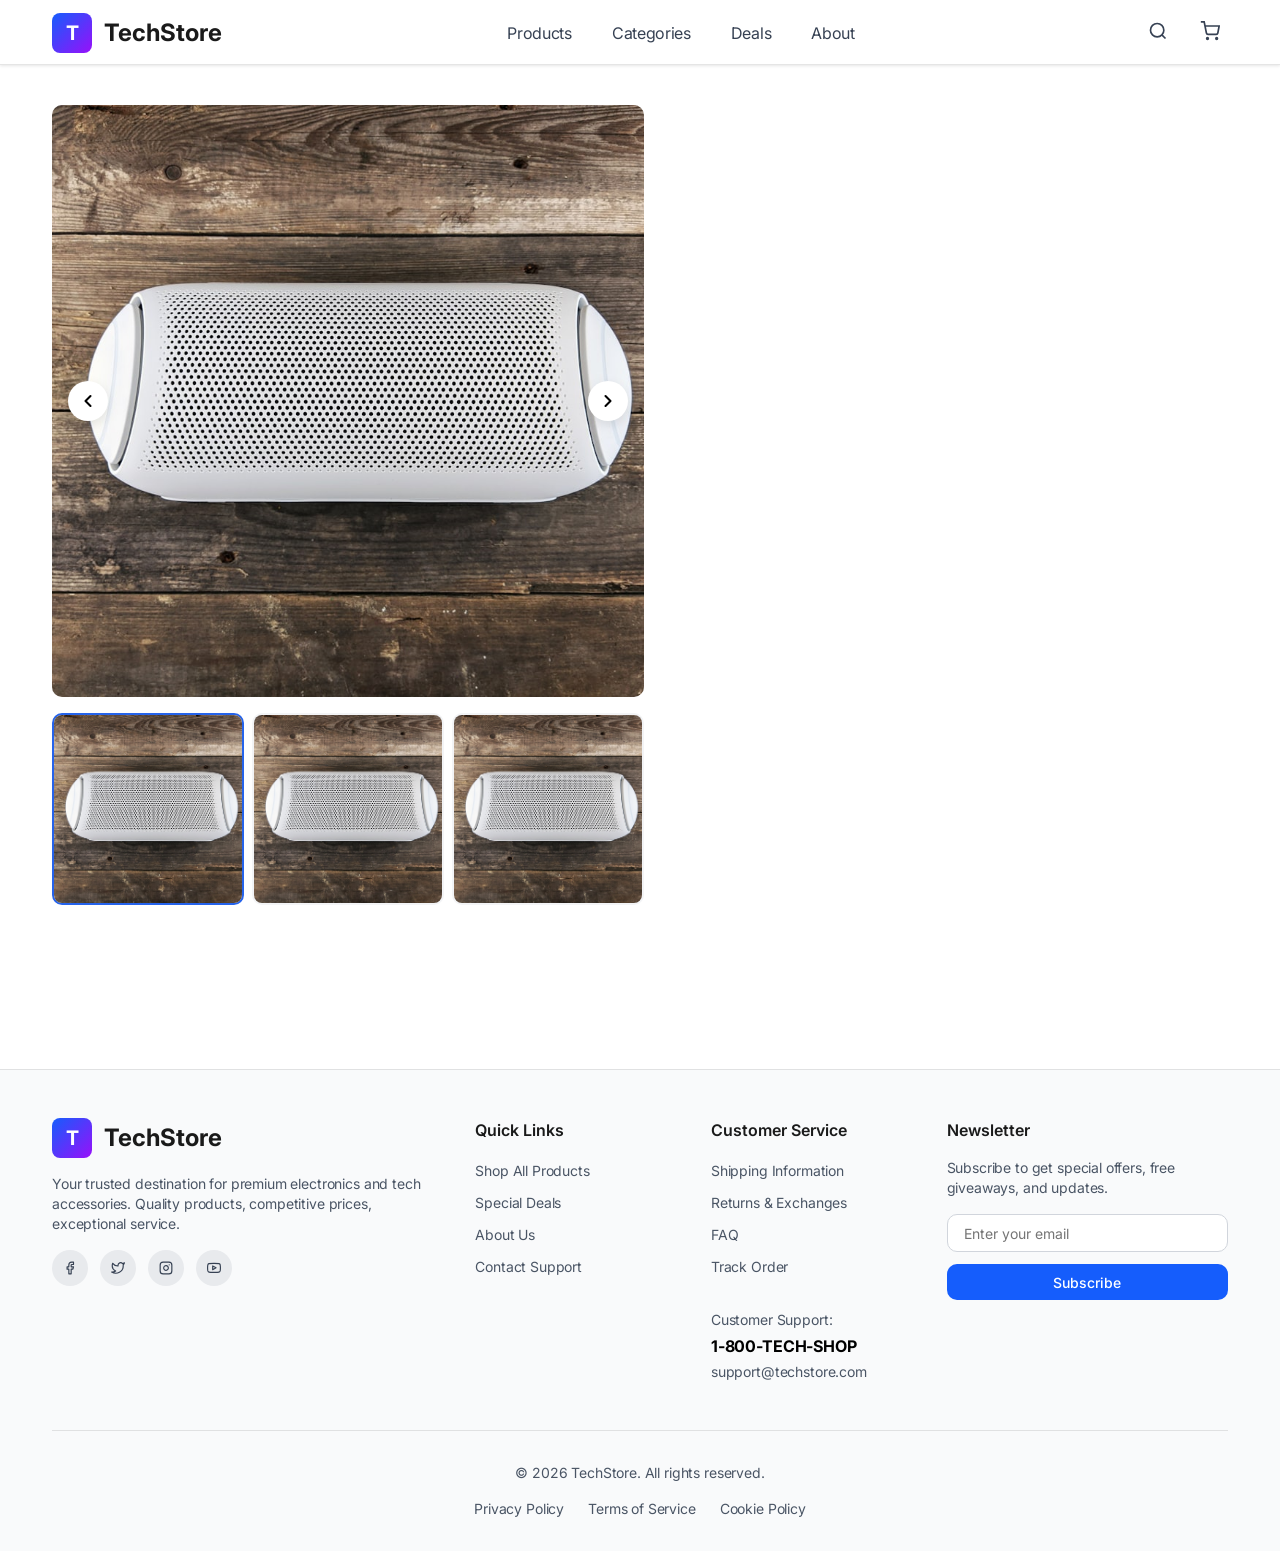
==== html/card.html @ e2ad6eaa "добавил в карточке товара галерею" ====
<!DOCTYPE html>
<html lang="ru">

<head>
    <meta charset="UTF-8">
    <meta name="viewport" content="width=device-width, initial-scale=1.0">
    <meta name="description" content="Portable Bluetooth Speaker - TechStore">
    <title>Portable Bluetooth Speaker - TechStore</title>

    <link rel="preconnect" href="https://fonts.googleapis.com">
    <link rel="preconnect" href="https://fonts.gstatic.com" crossorigin>
    <link href="https://fonts.googleapis.com/css2?family=Inter:wght@400;500;600;700&display=swap" rel="stylesheet">

    <link rel="stylesheet" href="../css/header.css">
    <link rel="stylesheet" href="../css/footer.css">
    <link rel="stylesheet" href="../css/card.css">
</head>

<body>

    <main class="product-page">
        <div class="container mx-auto px-4 lg:px-8 py-8">
            <div class="product-layout">
                <section class="product-gallery" aria-label="Product images">
                    <div class="gallery-main">
                        <img src="../img/speaker-1.jpg" alt="Portable Bluetooth Speaker - Main view"
                            class="gallery-main__img" id="main-image">

                        <button class="gallery-nav gallery-nav--prev" aria-label="Previous image">
                            <svg width="20" height="20" viewBox="0 0 24 24" fill="none" stroke="currentColor"
                                stroke-width="2.5" stroke-linecap="round" stroke-linejoin="round">
                                <polyline points="15 18 9 12 15 6"></polyline>
                            </svg>
                        </button>
                        <button class="gallery-nav gallery-nav--next" aria-label="Next image">
                            <svg width="20" height="20" viewBox="0 0 24 24" fill="none" stroke="currentColor"
                                stroke-width="2.5" stroke-linecap="round" stroke-linejoin="round">
                                <polyline points="9 18 15 12 9 6"></polyline>
                            </svg>
                        </button>
                    </div>

                    <div class="gallery-thumbs" id="thumbs-container">
                        <button class="thumb active" data-index="0">
                            <img src="../img/speaker-1.jpg" alt="Thumbnail 1">
                        </button>
                        <button class="thumb" data-index="1">
                            <img src="../img/speaker-2.jpg" alt="Thumbnail 2">
                        </button>
                        <button class="thumb" data-index="2">
                            <img src="../img/speaker-3.jpg" alt="Thumbnail 3">
                        </button>
                    </div>
                </section>

                <section class="product-info" aria-label="Product information">
                </section>
            </div>
        </div>
    </main>


    <script src="../js/header.js"></script>
    <script src="../js/footer.js"></script>
    <script src="../js/card/card.js"></script>
</body>

</html>
---- css/header.css ----
* {
    margin: 0;
    padding: 0;
    box-sizing: border-box;
}

body {
    font-family: 'Inter', -apple-system, BlinkMacSystemFont, 'Segoe UI', Roboto, sans-serif;
}

.header {
    width: 100%;
    height: 65px;
    background: #FFFFFF;
    border-bottom: 1px solid rgba(0, 0, 0, 0.1);
    box-shadow: 0px 1px 3px 0px rgba(0, 0, 0, 0.1);
    position: sticky;
    top: 0;
    z-index: 100;
}

.container {
    max-width: 1440px;
    margin: 0 auto;
    padding: 0 126.5px;
}

.header-wrapper {
    display: flex;
    align-items: center;
    justify-content: space-between;
    height: 65px;
}

.logo {
    display: flex;
    align-items: center;
    gap: 0.75rem;
    text-decoration: none;
    color: #1a1a1a;
}

.logo-icon {
    width: 40px;
    height: 40px;
    background: linear-gradient(135deg, #155DFC 0%, #9810FA 100%);
    border-radius: 8px;
    display: flex;
    align-items: center;
    justify-content: center;
    flex-shrink: 0;
}

.logo-icon span {
    color: white;
    font-weight: 700;
    font-size: 1.25rem;
}

.logo-text {
    font-size: 1.5rem;
    font-weight: 700;
    white-space: nowrap;
}

.nav-list {
    display: flex;
    list-style: none;
    gap: 2.5rem;
}

.nav-link {
    font-family: 'Inter', sans-serif;
    font-size: 16px;
    font-weight: 400;
    line-height: 24px;
    letter-spacing: -0.31px;
    color: #364153;
    text-decoration: none;
    transition: color 0.3s ease;
}

.nav-link:hover {
    color: #155DFC;
}

.header-actions {
    display: flex;
    align-items: center;
    gap: 1rem;
}

.icon-btn {
    background: none;
    border: none;
    cursor: pointer;
    padding: 0.5rem;
    color: #364153;
    transition: color 0.3s ease;
}

.icon-btn:hover {
    color: #155DFC;
}

.burger-btn {
    display: none;
    flex-direction: column;
    gap: 5px;
    background: none;
    border: none;
    cursor: pointer;
    padding: 0.5rem;
}

.burger-btn span {
    width: 24px;
    height: 2px;
    background: #364153;
}

.mobile-menu {
    display: none;
    position: fixed;
    top: 65px;
    left: 0;
    width: 100%;
    background: #fff;
    border-bottom: 1px solid rgba(0, 0, 0, 0.1);
    padding: 1rem 0;
    z-index: 99;
}

.mobile-menu.active {
    display: block;
}

.mobile-nav-list {
    list-style: none;
    display: flex;
    flex-direction: column;
}

.mobile-nav-item {
    border-bottom: 1px solid rgba(0, 0, 0, 0.05);
}

.mobile-nav-link {
    font-family: 'Inter', sans-serif;
    font-size: 16px;
    font-weight: 400;
    color: #364153;
    text-decoration: none;
    padding: 1rem 1.5rem;
    display: block;
    transition: color 0.3s ease;
}

.mobile-nav-link:hover {
    color: #155DFC;
}

body.menu-open {
    overflow: hidden;
}

@media (max-width: 1440px) {
    .container {
        padding: 0 80px;
    }
}

@media (max-width: 1024px) {
    .container {
        padding: 0 40px;
    }
    
    .nav-list {
        gap: 1.5rem;
    }
    
    .nav-link {
        font-size: 15px;
    }
}

@media (max-width: 768px) {
    .container {
        padding: 0 20px;
    }
    
    .nav {
        display: none;
    }
    
    .burger-btn {
        display: flex;
    }
    
    .mobile-menu {
        display: none;
    }
    
    .mobile-menu.active {
        display: block;
    }
    
    .logo-text {
        font-size: 1.25rem;
    }
    
    .logo-icon {
        width: 36px;
        height: 36px;
    }
    
    .logo-icon span {
        font-size: 1.1rem;
    }
    
    .header-actions {
        gap: 0.5rem;
    }
    
    .icon-btn svg {
        width: 20px;
        height: 20px;
    }
}

@media (max-width: 375px) {
    .container {
        padding: 0 15px;
    }
    
    .logo-text {
        display: none;
    }
    
    .logo-icon {
        width: 32px;
        height: 32px;
    }
    
    .logo-icon span {
        font-size: 1rem;
    }
    
    .icon-btn svg {
        width: 18px;
        height: 18px;
    }
    
    .mobile-nav-link {
        font-size: 15px;
        padding: 0.875rem 1rem;
    }
}
---- css/footer.css ----
.footer {
    background: #F9FAFB;
    border-top: 1px solid rgba(0, 0, 0, 0.1);
    padding: 3rem 0 2rem;
    margin-top: 4rem;
}

.container {
    max-width: 1440px;
    margin: 0 auto;
    padding: 0 126.5px;
}

.footer-content {
    display: grid;
    grid-template-columns: 2fr 1fr 1fr 1.5fr;
    gap: 3rem;
    margin-bottom: 3rem;
}

.footer-column {
    display: flex;
    flex-direction: column;
    gap: 1rem;
}

.footer-logo {
    display: flex;
    align-items: center;
    gap: 0.75rem;
    text-decoration: none;
    color: #1a1a1a;
}

.logo-icon {
    width: 40px;
    height: 40px;
    background: linear-gradient(135deg, #155DFC 0%, #9810FA 100%);
    border-radius: 8px;
    display: flex;
    align-items: center;
    justify-content: center;
}

.logo-icon span {
    color: white;
    font-weight: 700;
    font-size: 1.25rem;
}

.logo-text {
    font-size: 1.5rem;
    font-weight: 700;
}

.footer-description {
    font-family: 'Inter', sans-serif;
    font-weight: 400;
    font-size: 14px;
    line-height: 20px;
    letter-spacing: -0.15px;
    color: #4A5565;
    margin: 0;
}

.social-links {
    display: flex;
    gap: 0.75rem;
}

.social-link {
    width: 36px;
    height: 36px;
    border-radius: 50%;
    background: #E8EAED;  
    display: flex;
    align-items: center;
    justify-content: center;
    color: #364153;        
    transition: all 0.3s ease;
}

.social-link svg {
    width: 14px;
    height: 14px;
    stroke-width: 2;
}

.social-link:hover {
    background: #155DFC;
    color: #fff;
}

.social-link:hover svg {
    stroke: #fff;
}
.footer-title {
    font-size: 16px;
    font-weight: 600;
    color: #1a1a1a;
    margin: 0;
}

.footer-links {
    list-style: none;
    display: flex;
    flex-direction: column;
    gap: 0.5rem;
}

.footer-link {
    font-family: 'Inter', sans-serif;
    font-weight: 400;
    font-size: 14px;
    line-height: 20px;
    letter-spacing: -0.15px;
    color: #4A5565;
    text-decoration: none;
    transition: color 0.3s ease;
}

.footer-link:hover {
    color: #155DFC;
}

.footer-contact {
    margin-top: 1rem;
}

.footer-contact p {
    font-family: 'Inter', sans-serif;
    font-weight: 400;
    font-size: 14px;
    line-height: 20px;
    letter-spacing: -0.15px;
    color: #4A5565;
    margin: 0;
}

.footer-contact .footer-phone {
    font-family: 'Inter', sans-serif;
    font-weight: 700 !important;
    font-size: 16px;
    line-height: 24px;
    color: #000000 !important;
    margin: 0.25rem 0 !important;
}



.footer-email {
    font-family: 'Inter', sans-serif;
    font-weight: 400;
    font-size: 14px;
    color: #4A5565;
}

.footer-newsletter-text {
    font-family: 'Inter', sans-serif;
    font-weight: 400;
    font-size: 14px;
    line-height: 20px;
    letter-spacing: -0.15px;
    color: #4A5565;
    margin: 0;
}

.newsletter-form {
    display: flex;
    flex-direction: column;
    gap: 0.75rem;
}

.newsletter-input {
    width: 100%;
    height: 38px;
    padding: 8px 16px;
    border: 1px solid #D1D5DC;
    border-radius: 10px;
    font-size: 14px;
    font-family: 'Inter', sans-serif;
    outline: none;
    transition: border-color 0.3s ease;
}

.newsletter-input:focus {
    border-color: #155DFC;
}

.newsletter-btn {
    width: 100%;
    height: 36px;
    background: #155DFC;
    color: #fff;
    border: none;
    border-radius: 10px;
    font-size: 14px;
    font-weight: 500;
    font-family: 'Inter', sans-serif;
    cursor: pointer;
    transition: background 0.3s ease;
}

.newsletter-btn:hover {
    background: #0d4ddb;
}

.footer-bottom {
    display: flex;
    flex-direction: column;  
    align-items: center;     
    gap: 1rem;               
    padding-top: 2rem;
    border-top: 1px solid rgba(0, 0, 0, 0.1);
    text-align: center;     
}


.copyright {
    font-family: 'Inter', sans-serif;
    font-weight: 400;
    font-size: 14px;
    line-height: 20px;
    letter-spacing: -0.15px;
    color: #4A5565;
    margin: 0;
}

.footer-policies {
    display: flex;
    gap: 1.5rem;
    flex-wrap: wrap;         
    justify-content: center; 
}

.footer-policy-link {
    font-family: 'Inter', sans-serif;
    font-weight: 400;
    font-size: 14px;
    line-height: 20px;
    letter-spacing: -0.15px;
    color: #4A5565;
    text-decoration: none;
    transition: color 0.3s ease;
}

.footer-policy-link:hover {
    color: #155DFC;
}


@media (max-width: 1024px) {
    .container {
        padding: 0 60px;
    }
    
    .footer-content {
        grid-template-columns: 1fr 1fr;
    }
}

@media (max-width: 768px) {
    .container {
        padding: 0 50px;
    }
    
    .footer-content {
        grid-template-columns: 1fr;
        gap: 2rem;
    }
    
    .footer-bottom {
        flex-direction: column;
        gap: 1rem;
        text-align: center;
    }
    
    .footer-policies {
        flex-wrap: wrap;
        justify-content: center;
    }
}

@media (max-width: 375px) {
    .container {
        padding: 0 45px;
    }
    
    .logo-text {
        font-size: 1.25rem;
    }
}
---- css/card.css ----
* {
    margin: 0;
    padding: 0;
    box-sizing: border-box;
}

body {
    font-family: 'Inter', -apple-system, BlinkMacSystemFont, 'Segoe UI', Roboto, sans-serif;
    line-height: 1.5;
    color: #1a1a1a;
    background-color: #ffffff;
}

.container {
    width: 100%;
    max-width: 1216px;
    margin: 0 auto;
    padding: 0 20px;
    box-sizing: border-box;
}


.product-page {
    padding: 40px 0;
}

.product-layout {
    display: grid;
    gap: 32px;
    margin-bottom: 60px;
}

@media (min-width: 1024px) {
    .product-layout {
        grid-template-columns: 1fr 1fr;
        gap: 32px;
    }
}

@media (min-width: 1024px) {
    .product-layout {
        grid-template-columns: 1fr 1fr;
    }
}



.product-gallery {
    display: flex;
    flex-direction: column;
    gap: 16px;
    width: 100%;
}

.gallery-main {
    position: relative;
    width: 100%;
    max-width: 592px;
    aspect-ratio: 1 / 1;
    border-radius: 10px;
    overflow: hidden;
    background-color: #F3F4F6;
}

.gallery-main__img {
    width: 100%;
    height: 100%;
    object-fit: cover;
    display: block;
}

.gallery-nav {
    position: absolute;
    top: 50%;
    transform: translateY(-50%);
    width: 40px;
    height: 40px;
    border-radius: 50%;
    background-color: #ffffff;
    border: none;
    cursor: pointer;
    box-shadow: 0 4px 12px rgba(0, 0, 0, 0.1);
    z-index: 2;
    display: flex;
    align-items: center;
    justify-content: center;
}

.gallery-nav:hover {
    background-color: #f9fafb;
}

.gallery-nav--prev {
    left: 16px;
}

.gallery-nav--next {
    right: 16px;
}


.gallery-nav:active {
    transform: translateY(-50%) scale(0.95) !important;
}

.gallery-thumbs {
    display: flex;
    gap: 8px;
    width: 100%;
    max-width: 592px;
    height: 192px;
}

.thumb {
    flex: 1;
    height: 100%;
    border-radius: 10px;
    overflow: hidden;
    border: 2px solid transparent;
    cursor: pointer;
    background-color: #F3F4F6;
}

.thumb img {
    width: 100%;
    height: 100%;
    object-fit: cover;
    display: block;
}

.thumb.active {
    border-color: #2563EB;
}

.thumb:hover:not(.active) {
    opacity: 0.8;
}


@media (max-width: 1023px) {

    .gallery-main {
        max-width: 100%;
    }

    .gallery-thumbs {
        max-width: 100%;
        height: auto;
    }

    .thumb {
        aspect-ratio: 1/1;
    }
}

@media (min-width: 1024px) {
    .container {
        padding: 0 20px;
    }

    .product-layout {
        grid-template-columns: 1fr 1fr;
        gap: 32px;
    }

    .gallery-main {
        width: 592px;
        max-width: 592px;
    }

    .gallery-thumbs {
        width: 592px;
        max-width: 592px;
    }
}
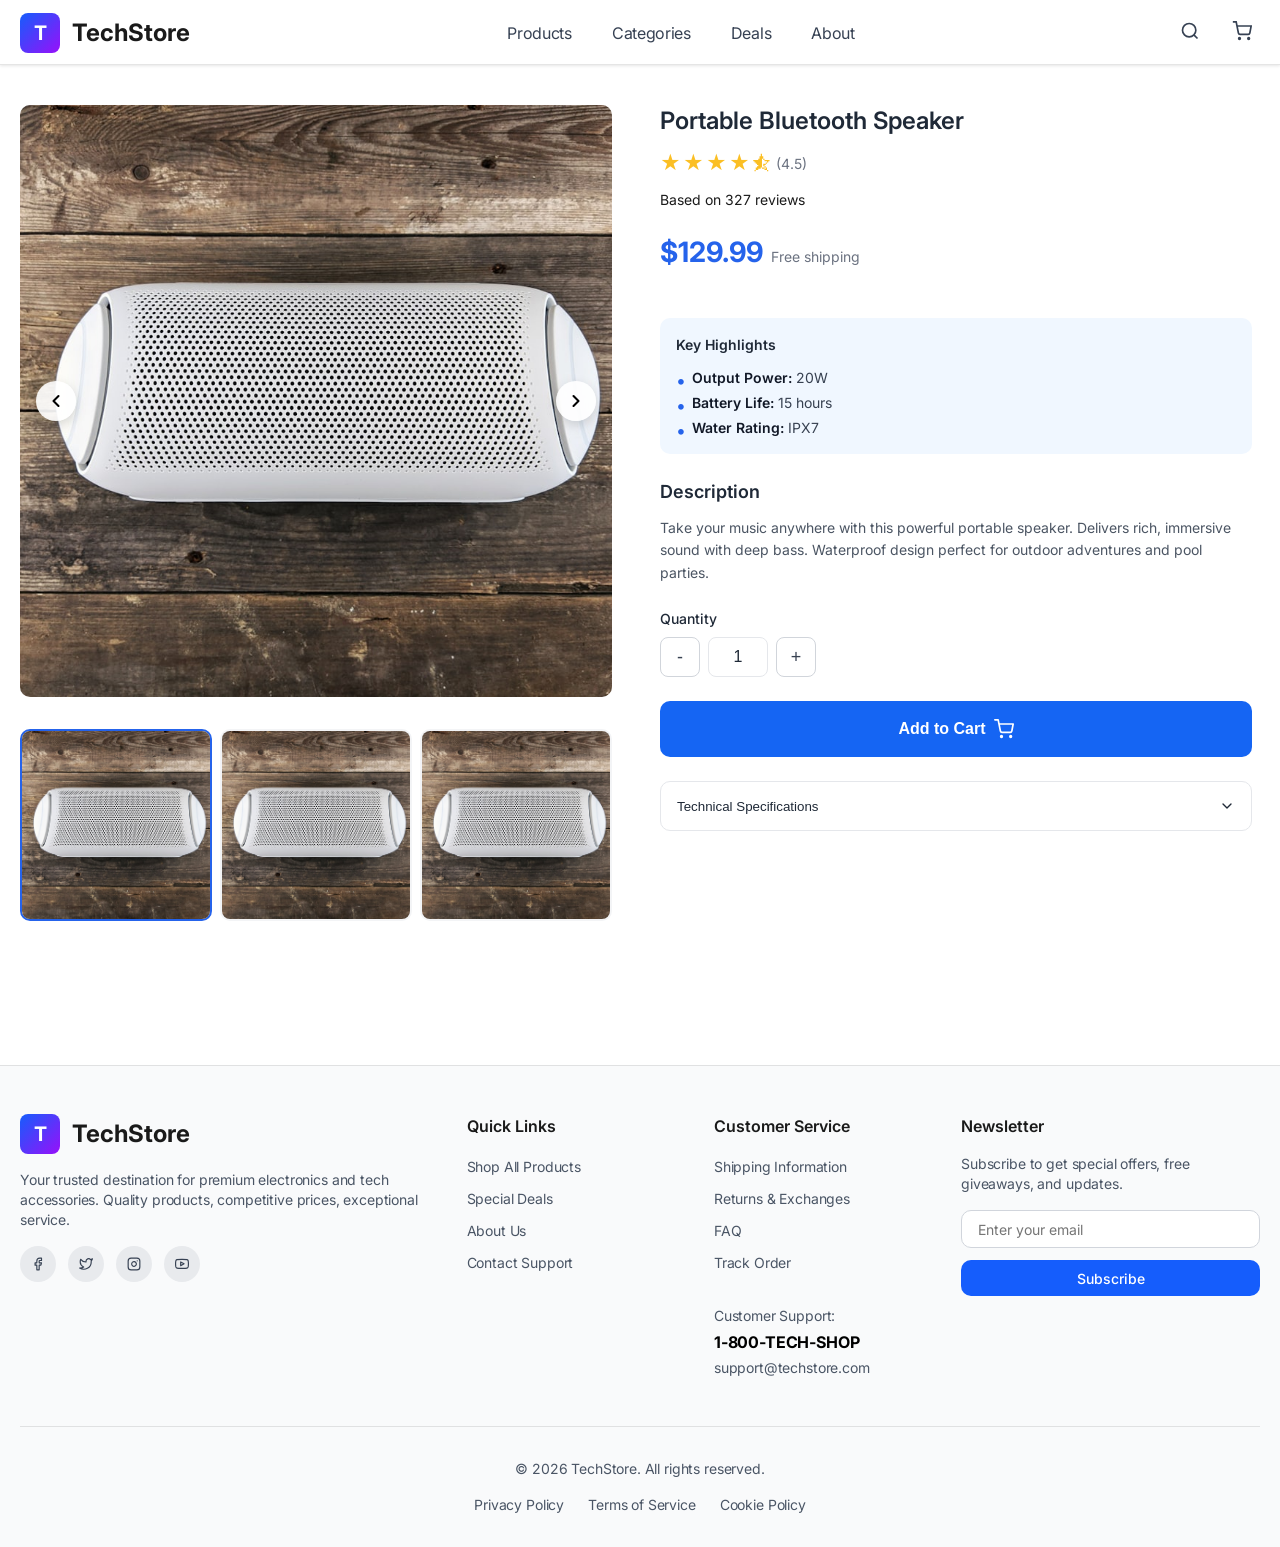
==== commit 1b1074cf: "добавлен информационный блок в карточке товара" ====
--- a/html/card.html
+++ b/html/card.html
@@ -53,7 +53,63 @@
                     </div>
                 </section>
 
-                <section class="product-info" aria-label="Product information">
+                <section class="product-info">
+                    <div class="info-block info-block--top">
+                        <h1 class="product-title" id="product-title"></h1>
+
+                        <div class="product-rating">
+                            <div class="stars" id="rating-stars"></div>
+                            <span class="rating-score" id="rating-score"></span>
+                        </div>
+                        <span class="rating-reviews" id="rating-reviews"></span>
+
+                        <div class="product-price-row">
+                            <span class="price-value" id="product-price"></span>
+                            <span class="shipping-text" id="shipping-text"></span>
+                        </div>
+                    </div>
+
+                    <div class="info-block info-block--highlights">
+                        <h3 class="highlights-title">Key Highlights</h3>
+                        <ul class="highlights-list" id="highlights-list">
+                        </ul>
+                    </div>
+
+                    <div class="info-block info-block--description">
+                        <h3 class="description-title">Description</h3>
+                        <p class="description-text" id="description-text">Loading...</p>
+                    </div>
+
+                    <div class="info-block info-block--quantity">
+                        <label class="quantity-label">Quantity</label>
+                        <div class="quantity-controls">
+                            <button class="qty-btn qty-btn--minus" aria-label="Decrease">-</button>
+                            <input type="text" class="qty-input" value="1" readonly>
+                            <button class="qty-btn qty-btn--plus" aria-label="Increase">+</button>
+                        </div>
+                    </div>
+
+                    <button class="btn btn--add-to-cart" id="add-to-cart-btn" data-id="">
+                        <span class="btn-text">Add to Cart</span>
+                        <svg class="btn-icon" width="20" height="20" viewBox="0 0 24 24" fill="none"
+                            stroke="currentColor" stroke-width="2" stroke-linecap="round" stroke-linejoin="round">
+                            <circle cx="9" cy="21" r="1" />
+                            <circle cx="20" cy="21" r="1" />
+                            <path d="M1 1h4l2.68 13.39a2 2 0 0 0 2 1.61h9.72a2 2 0 0 0 2-1.61L23 6H6" />
+                        </svg>
+                    </button>
+
+                    <div class="accordion" id="specs-accordion">
+                        <button class="accordion-toggle">
+                            <span>Technical Specifications</span>
+                            <svg class="accordion-icon" width="16" height="16" viewBox="0 0 24 24" fill="none"
+                                stroke="currentColor" stroke-width="2" stroke-linecap="round" stroke-linejoin="round">
+                                <polyline points="6 9 12 15 18 9" />
+                            </svg>
+                        </button>
+                        <div class="accordion-content" id="specs-content">
+                        </div>
+                    </div>
                 </section>
             </div>
         </div>
--- a/css/card.css
+++ b/css/card.css
@@ -1,4 +1,3 @@
-
 * {
     margin: 0;
     padding: 0;
@@ -12,38 +11,25 @@
     background-color: #ffffff;
 }
 
+
 .container {
     width: 100%;
-    max-width: 1216px;
+    max-width: 1280px;
     margin: 0 auto;
     padding: 0 20px;
-    box-sizing: border-box;
-}
-
+}
 
 .product-page {
-    padding: 40px 0;
+    padding-top: 40px;
+    padding-bottom: 80px;
 }
 
 .product-layout {
     display: grid;
+    grid-template-columns: 1fr;
     gap: 32px;
-    margin-bottom: 60px;
-}
-
-@media (min-width: 1024px) {
-    .product-layout {
-        grid-template-columns: 1fr 1fr;
-        gap: 32px;
-    }
-}
-
-@media (min-width: 1024px) {
-    .product-layout {
-        grid-template-columns: 1fr 1fr;
-    }
-}
-
+    width: 100%;
+}
 
 
 .product-gallery {
@@ -56,11 +42,10 @@
 .gallery-main {
     position: relative;
     width: 100%;
-    max-width: 592px;
     aspect-ratio: 1 / 1;
     border-radius: 10px;
     overflow: hidden;
-    background-color: #F3F4F6;
+    background-color: #f3f4f6;
 }
 
 .gallery-main__img {
@@ -68,6 +53,39 @@
     height: 100%;
     object-fit: cover;
     display: block;
+}
+
+.gallery-thumbs {
+    display: flex;
+    gap: 8px;
+    width: 100%;
+    margin-top: 16px;
+}
+
+.thumb {
+    flex: 1;
+    aspect-ratio: 1 / 1;
+    border-radius: 10px;
+    overflow: hidden;
+    border: 2px solid transparent;
+    cursor: pointer;
+    background-color: #f3f4f6;
+    transition: opacity 0.2s ease, border-color 0.2s ease;
+}
+
+.thumb img {
+    width: 100%;
+    height: 100%;
+    object-fit: cover;
+    display: block;
+}
+
+.thumb.active {
+    border-color: #2563EB;
+}
+
+.thumb:hover:not(.active) {
+    opacity: 0.8;
 }
 
 .gallery-nav {
@@ -77,18 +95,25 @@
     width: 40px;
     height: 40px;
     border-radius: 50%;
-    background-color: #ffffff;
+    background-color: rgba(255, 255, 255, 0.9);
     border: none;
     cursor: pointer;
-    box-shadow: 0 4px 12px rgba(0, 0, 0, 0.1);
-    z-index: 2;
+    box-shadow: 0 4px 12px rgba(0, 0, 0, 0.15);
+    z-index: 10;
     display: flex;
     align-items: center;
     justify-content: center;
+    transition: all 0.2s ease;
 }
 
 .gallery-nav:hover {
-    background-color: #f9fafb;
+    background-color: #ffffff;
+    transform: translateY(-50%) scale(1.05);
+    box-shadow: 0 6px 16px rgba(0, 0, 0, 0.2);
+}
+
+.gallery-nav:active {
+    transform: translateY(-50%) scale(0.95);
 }
 
 .gallery-nav--prev {
@@ -100,77 +125,353 @@
 }
 
 
-.gallery-nav:active {
-    transform: translateY(-50%) scale(0.95) !important;
-}
-
-.gallery-thumbs {
-    display: flex;
-    gap: 8px;
+.product-info {
+    display: flex;
+    flex-direction: column;
+    gap: 24px;
+    width: 100%;
+}
+
+.info-block--top {
+    display: flex;
+    flex-direction: column;
+    gap: 12px;
+}
+
+
+.product-title {
     width: 100%;
     max-width: 592px;
-    height: 192px;
-}
-
-.thumb {
-    flex: 1;
-    height: 100%;
+    height: auto;
+    min-height: 36px;
+
+    font-size: 24px;
+    font-weight: 600;
+    line-height: 1.3;
+    color: #1F2937;
+    margin: 0;
+    padding: 0;
+
+
+}
+
+.product-rating {
+    display: flex;
+    align-items: center;
+    gap: 2px;
+    height: 20px;
+}
+
+.stars {
+    color: #FBBF24;
+    font-size: 20px;
+    line-height: 1;
+    letter-spacing: 2px;
+}
+
+.rating-score {
+    font-size: 14px;
+    font-weight: 400;
+    color: #6B7280;
+}
+
+.rating-reviews {
+    display: block;
+    font-size: 14px;
+    font-weight: 400;
+    margin-top: 4px;
+}
+
+.product-price-row {
+    display: flex;
+    align-items: baseline;
+    gap: 8px;
+    margin-top: 12px;
+}
+
+.price-value {
+    font-size: 28px;
+    font-weight: 700;
+    line-height: 1.2;
+    color: #2563EB;
+}
+
+.shipping-text {
+    font-size: 14px;
+    font-weight: 400;
+    color: #6B7280;
+}
+
+.product-price-row {
+    margin-top: 12px;
+}
+
+.price-value {
+    font-size: 28px;
+    font-weight: 700;
+    line-height: 36px;
+    color: #2563EB;
+}
+
+.info-block--highlights {
+    display: flex;
+    flex-direction: column;
+    gap: 8px;
+    padding: 16px;
     border-radius: 10px;
-    overflow: hidden;
-    border: 2px solid transparent;
+    background-color: #F0F7FF;
+    margin-top: 24px;
+}
+
+.highlights-title {
+    font-size: 14px;
+    font-weight: 600;
+    color: #1F2937;
+    margin: 0 0 4px 0;
+}
+
+.highlights-list {
+    list-style: none;
+    padding: 0;
+    margin: 0;
+    display: flex;
+    flex-direction: column;
+    gap: 4px;
+}
+
+.highlights-list li {
+    font-size: 14px;
+    color: #374151;
+    padding-left: 16px;
+    position: relative;
+    line-height: 1.5;
+}
+
+.highlights-list li::before {
+    content: '•';
+    position: absolute;
+    left: 0;
+    top: 0;
+    color: #2563EB;
+    font-size: 18px;
+    line-height: 1.5;
+}
+
+.highlights-list li strong {
+    font-weight: 600;
+    color: #111827;
+}
+
+.highlight-label {
+    font-weight: 600;
+    color: #1F2937;
+}
+
+.info-block--description {
+    display: flex;
+    flex-direction: column;
+    gap: 12px;
+}
+
+.description-title {
+    font-size: 18px;
+    font-weight: 600;
+    color: #1F2937;
+}
+
+.description-text {
+    font-size: 14px;
+    font-weight: 400;
+    line-height: 1.6;
+    color: #4B5563;
+}
+
+.info-block--quantity {
+    display: flex;
+    flex-direction: column;
+    gap: 8px;
+}
+
+.quantity-label {
+    font-size: 14px;
+    font-weight: 500;
+    color: #1F2937;
+}
+
+.quantity-controls {
+    display: flex;
+    align-items: center;
+    gap: 8px;
+}
+
+.qty-btn {
+    width: 40px;
+    height: 40px;
+    border: 1px solid #D1D5DB;
+    background-color: #FFFFFF;
+    border-radius: 8px;
     cursor: pointer;
+    font-size: 18px;
+    font-weight: 500;
+    color: #374151;
+    transition: all 0.2s ease;
+    display: flex;
+    align-items: center;
+    justify-content: center;
+}
+
+.qty-btn:hover {
+    background-color: #F9FAFB;
+    border-color: #9CA3AF;
+}
+
+.qty-btn:active {
     background-color: #F3F4F6;
-}
-
-.thumb img {
-    width: 100%;
-    height: 100%;
-    object-fit: cover;
+    transform: scale(0.95);
+}
+
+.qty-input {
+    width: 60px;
+    height: 40px;
+    border: 1px solid #E5E7EB;
+    border-radius: 8px;
+    text-align: center;
+    font-size: 16px;
+    font-weight: 500;
+    color: #1F2937;
+    background-color: #FFFFFF;
+}
+
+.btn--add-to-cart {
+    width: 100%;
+    height: 56px;
+    background-color: #1565F3;
+    border: none;
+    border-radius: 10px;
+    color: #FFFFFF;
+    font-size: 16px;
+    font-weight: 600;
+    cursor: pointer;
+    display: flex;
+    align-items: center;
+    justify-content: center;
+    gap: 8px;
+    transition: all 0.2s ease;
+}
+
+.btn--add-to-cart:hover {
+    background-color: #1E40AF;
+    transform: translateY(-2px);
+    box-shadow: 0 4px 12px rgba(21, 101, 243, 0.3);
+}
+
+.btn--add-to-cart:active {
+    transform: translateY(0);
+    box-shadow: 0 2px 6px rgba(21, 101, 243, 0.2);
+}
+
+.btn-icon {
+    width: 20px;
+    height: 20px;
+}
+
+.accordion {
+    border: 1px solid #E5E7EB;
+    border-radius: 10px;
+}
+
+.accordion-toggle {
+    width: 100%;
+    padding: 16px;
+    background: none;
+    border: none;
+    text-align: left;
+    font-weight: 500;
+    cursor: pointer;
+    display: flex;
+    justify-content: space-between;
+    align-items: center;
+    color: #1F2937;
+    transition: background-color 0.2s ease;
+}
+
+.accordion-toggle:hover {
+    background-color: #F9FAFB;
+}
+
+.accordion-content {
+    display: none;
+    padding: 0 16px 16px;
+}
+
+.accordion.open .accordion-content {
     display: block;
 }
 
-.thumb.active {
-    border-color: #2563EB;
-}
-
-.thumb:hover:not(.active) {
-    opacity: 0.8;
-}
-
-
-@media (max-width: 1023px) {
-
-    .gallery-main {
+.accordion.open .accordion-icon {
+    transform: rotate(180deg);
+}
+
+
+@media (min-width: 526px) and (max-width: 1023px) {
+    .container {
+        padding: 0 32px;
+    }
+
+    .product-layout {
+        gap: 32px;
+    }
+
+    .product-gallery {
         max-width: 100%;
-    }
-
-    .gallery-thumbs {
-        max-width: 100%;
-        height: auto;
-    }
-
-    .thumb {
-        aspect-ratio: 1/1;
+        justify-self: center;
     }
 }
 
 @media (min-width: 1024px) {
-    .container {
-        padding: 0 20px;
-    }
-
     .product-layout {
         grid-template-columns: 1fr 1fr;
-        gap: 32px;
-    }
-
-    .gallery-main {
-        width: 592px;
+        gap: 40px;
+        align-items: start;
+    }
+
+    .product-gallery,
+    .product-info {
         max-width: 592px;
     }
-
+}
+
+@media (max-width: 525px) {
+
+    html,
+    body {
+        overflow-x: hidden;
+    }
+
+    .container {
+        padding: 0 16px;
+    }
+
+    .product-page {
+        padding-top: 20px;
+        padding-bottom: 40px;
+    }
+
+    .product-layout {
+        gap: 24px;
+    }
+
+    .product-gallery,
+    .gallery-main,
     .gallery-thumbs {
-        width: 592px;
-        max-width: 592px;
+        max-width: none;
+    }
+
+    .gallery-nav--prev {
+        left: 8px;
+    }
+
+    .gallery-nav--next {
+        right: 8px;
     }
 }
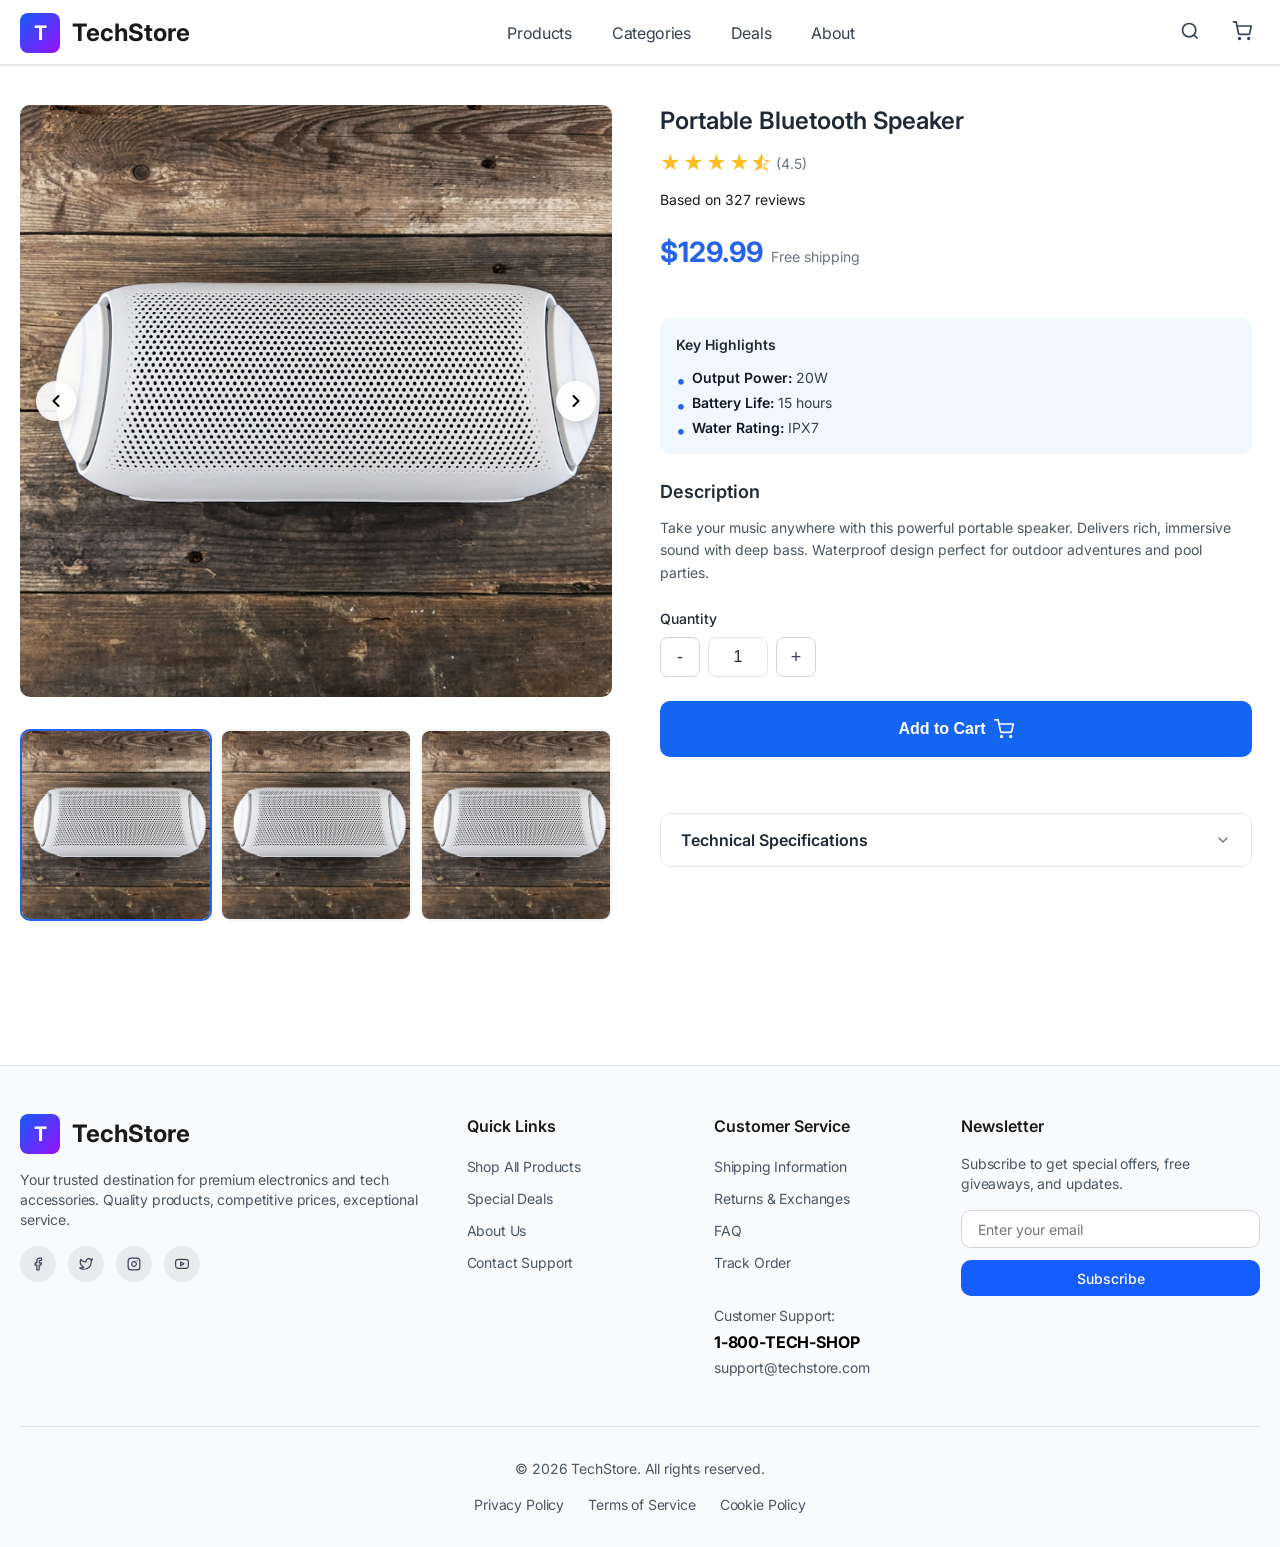
==== commit abc789be: "добавлен аккордеон с анимацией в карточке товара" ====
--- a/html/card.html
+++ b/html/card.html
@@ -99,17 +99,7 @@
                         </svg>
                     </button>
 
-                    <div class="accordion" id="specs-accordion">
-                        <button class="accordion-toggle">
-                            <span>Technical Specifications</span>
-                            <svg class="accordion-icon" width="16" height="16" viewBox="0 0 24 24" fill="none"
-                                stroke="currentColor" stroke-width="2" stroke-linecap="round" stroke-linejoin="round">
-                                <polyline points="6 9 12 15 18 9" />
-                            </svg>
-                        </button>
-                        <div class="accordion-content" id="specs-content">
-                        </div>
-                    </div>
+                    <div id="specs-container"></div>
                 </section>
             </div>
         </div>
--- a/css/card.css
+++ b/css/card.css
@@ -375,41 +375,74 @@
     height: 20px;
 }
 
-.accordion {
+
+.specs-accordion {
     border: 1px solid #E5E7EB;
     border-radius: 10px;
-}
-
-.accordion-toggle {
-    width: 100%;
-    padding: 16px;
-    background: none;
+    overflow: hidden;
+    margin-top: 32px;
+    background-color: #fff;
+}
+
+.accordion-trigger {
+    width: 100%;
+    padding: 16px 20px;
+    background-color: #fff;
     border: none;
-    text-align: left;
-    font-weight: 500;
-    cursor: pointer;
     display: flex;
     justify-content: space-between;
     align-items: center;
-    color: #1F2937;
-    transition: background-color 0.2s ease;
-}
-
-.accordion-toggle:hover {
+    cursor: pointer;
+    font-family: 'Inter', sans-serif;
+    font-size: 16px;
+    font-weight: 600;
+    color: #1F2937;
+    transition: background-color 0.2s;
+}
+
+.accordion-trigger:hover {
     background-color: #F9FAFB;
 }
 
+.accordion-chevron {
+    width: 16px;
+    height: 16px;
+    stroke: #6B7280;
+    transition: transform 0.3s ease; 
+}
+
 .accordion-content {
-    display: none;
-    padding: 0 16px 16px;
-}
-
-.accordion.open .accordion-content {
-    display: block;
-}
-
-.accordion.open .accordion-icon {
+    max-height: 0;
+    overflow: hidden;
+    transition: max-height 0.4s ease-out; 
+    background-color: #fff;
+}
+
+.specs-accordion.is-open .accordion-chevron {
     transform: rotate(180deg);
+}
+
+.spec-row {
+    display: flex;
+    justify-content: space-between;
+    padding: 12px 20px;
+    border-bottom: 1px solid #E5E7EB;
+    font-size: 14px;
+}
+
+.spec-row:last-child {
+    border-bottom: none;
+}
+
+.spec-key {
+    color: #6B7280;
+    font-weight: 500;
+}
+
+.spec-value {
+    color: #1F2937;
+    font-weight: 500;
+    text-align: right;
 }
 
 
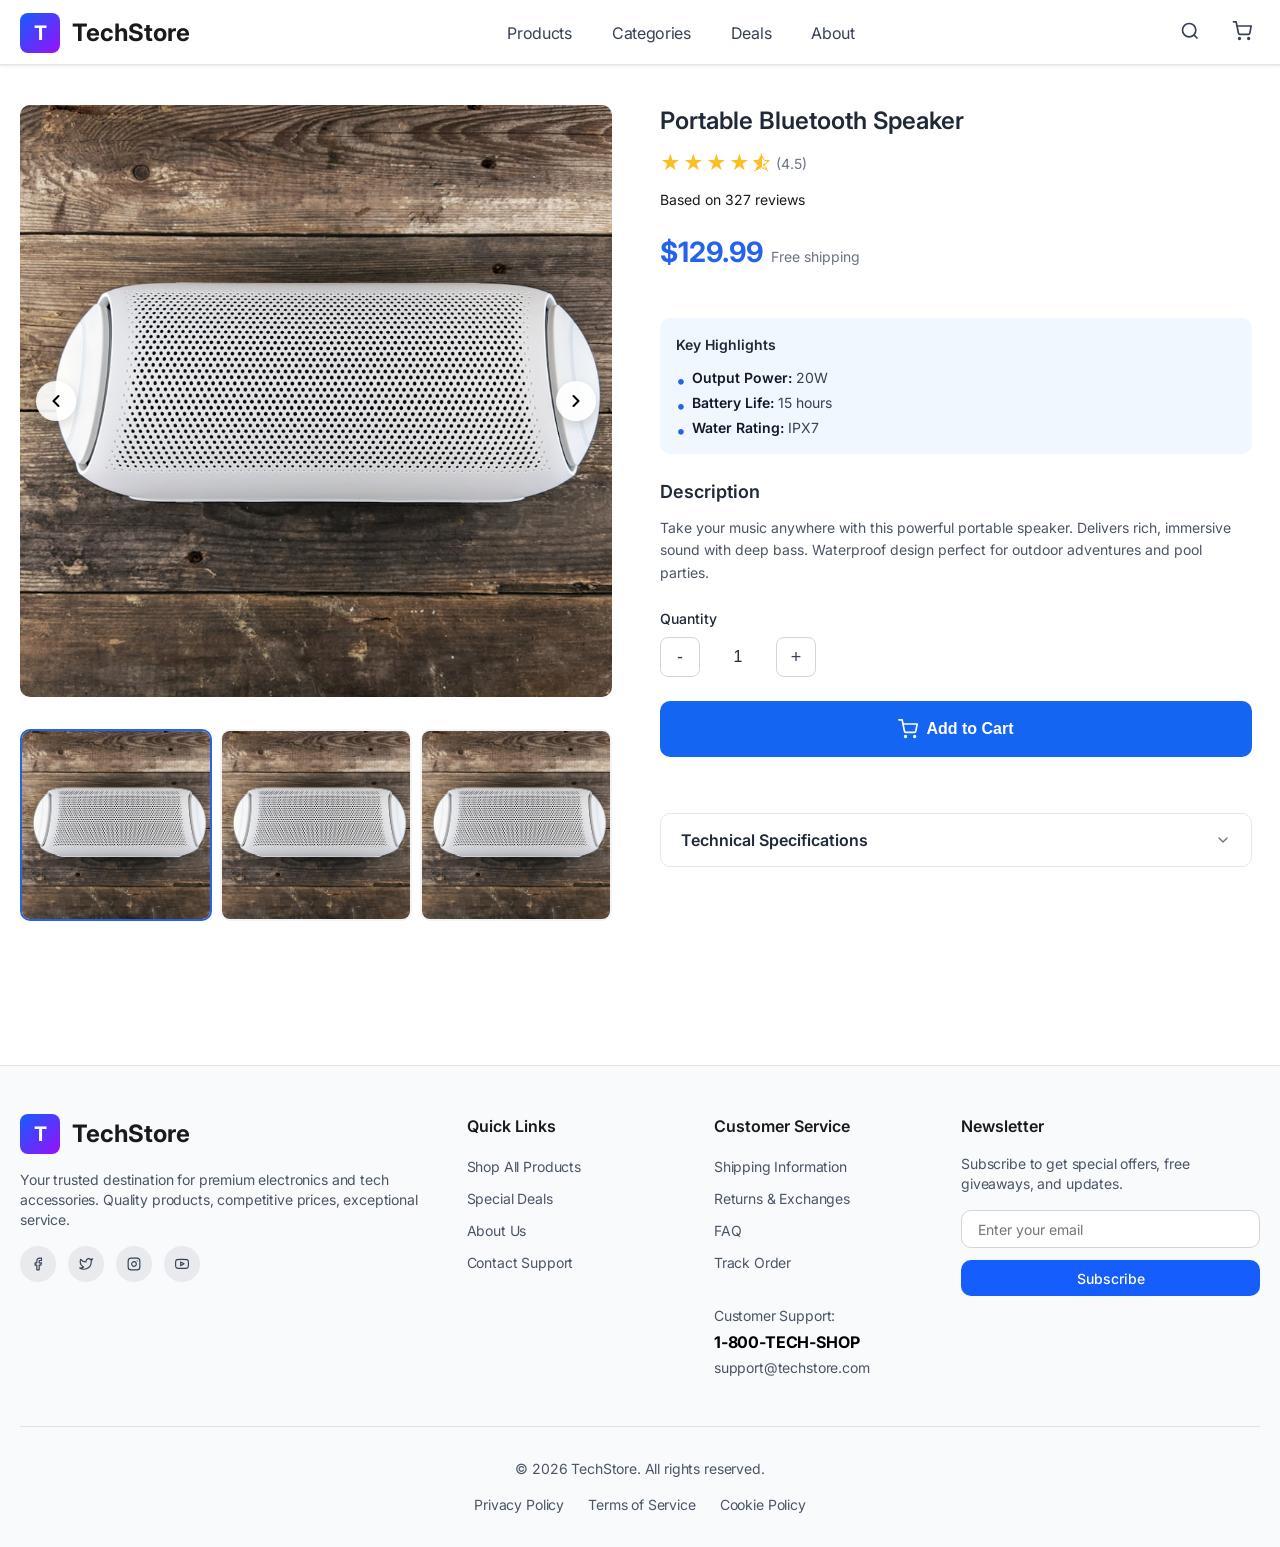
==== commit 1d2bf150: "изменил поведение кнопки {Add to cart} и косметические правки" ====
--- a/html/card.html
+++ b/html/card.html
@@ -90,13 +90,13 @@
                     </div>
 
                     <button class="btn btn--add-to-cart" id="add-to-cart-btn" data-id="">
-                        <span class="btn-text">Add to Cart</span>
                         <svg class="btn-icon" width="20" height="20" viewBox="0 0 24 24" fill="none"
                             stroke="currentColor" stroke-width="2" stroke-linecap="round" stroke-linejoin="round">
                             <circle cx="9" cy="21" r="1" />
                             <circle cx="20" cy="21" r="1" />
                             <path d="M1 1h4l2.68 13.39a2 2 0 0 0 2 1.61h9.72a2 2 0 0 0 2-1.61L23 6H6" />
                         </svg>
+                        <span class="btn-text">Add to Cart</span>
                     </button>
 
                     <div id="specs-container"></div>
--- a/css/card.css
+++ b/css/card.css
@@ -333,7 +333,7 @@
 .qty-input {
     width: 60px;
     height: 40px;
-    border: 1px solid #E5E7EB;
+    border: 0px #E5E7EB;
     border-radius: 8px;
     text-align: center;
     font-size: 16px;
@@ -341,6 +341,8 @@
     color: #1F2937;
     background-color: #FFFFFF;
 }
+
+
 
 .btn--add-to-cart {
     width: 100%;
@@ -356,23 +358,21 @@
     align-items: center;
     justify-content: center;
     gap: 8px;
-    transition: all 0.2s ease;
+    transition: background-color 0.2s ease;
 }
 
 .btn--add-to-cart:hover {
-    background-color: #1E40AF;
-    transform: translateY(-2px);
-    box-shadow: 0 4px 12px rgba(21, 101, 243, 0.3);
+    background-color: #0E4FD6;
 }
 
 .btn--add-to-cart:active {
-    transform: translateY(0);
-    box-shadow: 0 2px 6px rgba(21, 101, 243, 0.2);
+    background-color: #0E4FD6;
 }
 
 .btn-icon {
     width: 20px;
     height: 20px;
+    flex-shrink: 0;
 }
 
 
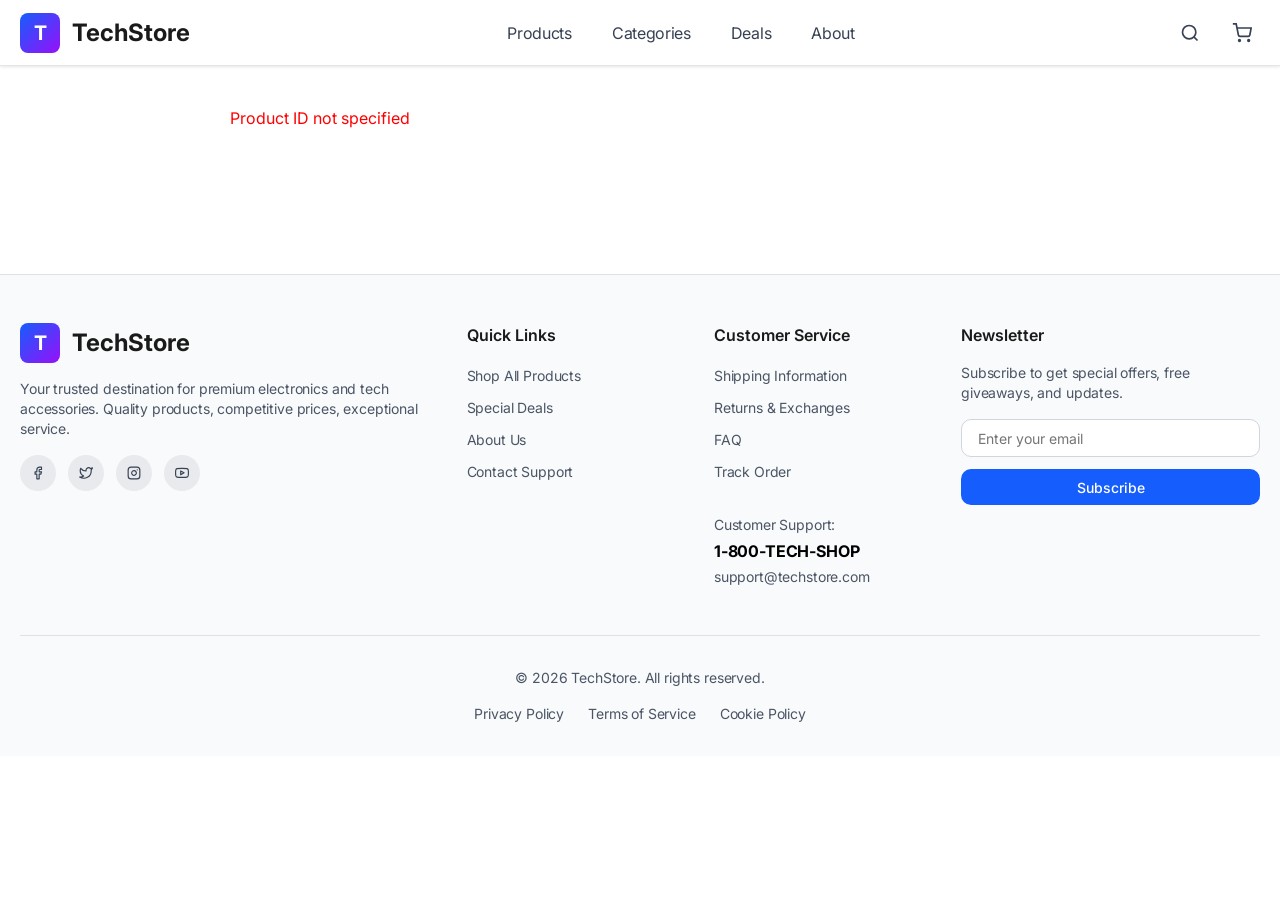
==== commit e36a38e6: "сделал переадресацию на картоку товара из каталога" ====
--- a/html/card.html
+++ b/html/card.html
@@ -1,68 +1,50 @@
 <!DOCTYPE html>
 <html lang="ru">
-
 <head>
     <meta charset="UTF-8">
     <meta name="viewport" content="width=device-width, initial-scale=1.0">
-    <meta name="description" content="Portable Bluetooth Speaker - TechStore">
-    <title>Portable Bluetooth Speaker - TechStore</title>
+    <meta name="description" content="Product - TechStore">
+    <title>Product - TechStore</title>
 
     <link rel="preconnect" href="https://fonts.googleapis.com">
     <link rel="preconnect" href="https://fonts.gstatic.com" crossorigin>
     <link href="https://fonts.googleapis.com/css2?family=Inter:wght@400;500;600;700&display=swap" rel="stylesheet">
 
-    <link rel="stylesheet" href="../css/header.css">
-    <link rel="stylesheet" href="../css/footer.css">
-    <link rel="stylesheet" href="../css/card.css">
+    <link rel="stylesheet" href="../../css/header.css">
+    <link rel="stylesheet" href="../../css/footer.css">
+    <link rel="stylesheet" href="../../css/card.css">
 </head>
-
 <body>
-
+    <script src="../../js/header.js"></script>
+    
     <main class="product-page">
-        <div class="container mx-auto px-4 lg:px-8 py-8">
+        <div class="container">
+            
+            
             <div class="product-layout">
+             
                 <section class="product-gallery" aria-label="Product images">
                     <div class="gallery-main">
-                        <img src="../img/speaker-1.jpg" alt="Portable Bluetooth Speaker - Main view"
-                            class="gallery-main__img" id="main-image">
-
+                        <img src="" alt="" class="gallery-main__img" id="main-image">
                         <button class="gallery-nav gallery-nav--prev" aria-label="Previous image">
-                            <svg width="20" height="20" viewBox="0 0 24 24" fill="none" stroke="currentColor"
-                                stroke-width="2.5" stroke-linecap="round" stroke-linejoin="round">
-                                <polyline points="15 18 9 12 15 6"></polyline>
-                            </svg>
+                            <svg width="20" height="20" viewBox="0 0 24 24" fill="none" stroke="currentColor" stroke-width="2.5"><polyline points="15 18 9 12 15 6"></polyline></svg>
                         </button>
                         <button class="gallery-nav gallery-nav--next" aria-label="Next image">
-                            <svg width="20" height="20" viewBox="0 0 24 24" fill="none" stroke="currentColor"
-                                stroke-width="2.5" stroke-linecap="round" stroke-linejoin="round">
-                                <polyline points="9 18 15 12 9 6"></polyline>
-                            </svg>
+                            <svg width="20" height="20" viewBox="0 0 24 24" fill="none" stroke="currentColor" stroke-width="2.5"><polyline points="9 18 15 12 9 6"></polyline></svg>
                         </button>
                     </div>
-
-                    <div class="gallery-thumbs" id="thumbs-container">
-                        <button class="thumb active" data-index="0">
-                            <img src="../img/speaker-1.jpg" alt="Thumbnail 1">
-                        </button>
-                        <button class="thumb" data-index="1">
-                            <img src="../img/speaker-2.jpg" alt="Thumbnail 2">
-                        </button>
-                        <button class="thumb" data-index="2">
-                            <img src="../img/speaker-3.jpg" alt="Thumbnail 3">
-                        </button>
-                    </div>
+                    <div class="gallery-thumbs" id="thumbs-container"></div>
                 </section>
 
+             
                 <section class="product-info">
                     <div class="info-block info-block--top">
                         <h1 class="product-title" id="product-title"></h1>
-
                         <div class="product-rating">
                             <div class="stars" id="rating-stars"></div>
                             <span class="rating-score" id="rating-score"></span>
                         </div>
                         <span class="rating-reviews" id="rating-reviews"></span>
-
                         <div class="product-price-row">
                             <span class="price-value" id="product-price"></span>
                             <span class="shipping-text" id="shipping-text"></span>
@@ -71,13 +53,12 @@
 
                     <div class="info-block info-block--highlights">
                         <h3 class="highlights-title">Key Highlights</h3>
-                        <ul class="highlights-list" id="highlights-list">
-                        </ul>
+                        <ul class="highlights-list" id="highlights-list"></ul>
                     </div>
 
                     <div class="info-block info-block--description">
                         <h3 class="description-title">Description</h3>
-                        <p class="description-text" id="description-text">Loading...</p>
+                        <p class="description-text" id="description-text"></p>
                     </div>
 
                     <div class="info-block info-block--quantity">
@@ -89,13 +70,8 @@
                         </div>
                     </div>
 
-                    <button class="btn btn--add-to-cart" id="add-to-cart-btn" data-id="">
-                        <svg class="btn-icon" width="20" height="20" viewBox="0 0 24 24" fill="none"
-                            stroke="currentColor" stroke-width="2" stroke-linecap="round" stroke-linejoin="round">
-                            <circle cx="9" cy="21" r="1" />
-                            <circle cx="20" cy="21" r="1" />
-                            <path d="M1 1h4l2.68 13.39a2 2 0 0 0 2 1.61h9.72a2 2 0 0 0 2-1.61L23 6H6" />
-                        </svg>
+                    <button class="btn btn--add-to-cart" id="add-to-cart-btn">
+                        <svg class="btn-icon" width="20" height="20" viewBox="0 0 24 24" fill="none" stroke="currentColor" stroke-width="2"><circle cx="9" cy="21" r="1"/><circle cx="20" cy="21" r="1"/><path d="M1 1h4l2.68 13.39a2 2 0 0 0 2 1.61h9.72a2 2 0 0 0 2-1.61L23 6H6"/></svg>
                         <span class="btn-text">Add to Cart</span>
                     </button>
 
@@ -105,10 +81,7 @@
         </div>
     </main>
 
-
-    <script src="../js/header.js"></script>
-    <script src="../js/footer.js"></script>
-    <script src="../js/card/card.js"></script>
+    <script src="../../js/footer.js"></script>
+    <script src="../../js/card/card.js"></script>
 </body>
-
 </html>
--- a/css/header.css
+++ b/css/header.css
@@ -6,11 +6,13 @@
 
 body {
     font-family: 'Inter', -apple-system, BlinkMacSystemFont, 'Segoe UI', Roboto, sans-serif;
+    -webkit-font-smoothing: antialiased;
+    -moz-osx-font-smoothing: grayscale;
+    text-rendering: optimizeLegibility;
 }
 
 .header {
     width: 100%;
-    height: 65px;
     background: #FFFFFF;
     border-bottom: 1px solid rgba(0, 0, 0, 0.1);
     box-shadow: 0px 1px 3px 0px rgba(0, 0, 0, 0.1);
@@ -97,10 +99,38 @@
     padding: 0.5rem;
     color: #364153;
     transition: color 0.3s ease;
+    display: flex;
+    align-items: center;
+    justify-content: center;
 }
 
 .icon-btn:hover {
     color: #155DFC;
+}
+
+.icon-btn svg {
+    width: 20px;
+    height: 20px;
+}
+
+.cart-btn {
+    position: relative;
+}
+
+.cart-badge {
+    position: absolute;
+    top: -5px;
+    right: -5px;
+    background: #155DFC;
+    color: #fff;
+    font-size: 10px;
+    font-weight: 600;
+    width: 18px;
+    height: 18px;
+    border-radius: 50%;
+    display: flex;
+    align-items: center;
+    justify-content: center;
 }
 
 .burger-btn {
@@ -117,18 +147,16 @@
     width: 24px;
     height: 2px;
     background: #364153;
+    border-radius: 2px;
+    transition: all 0.3s ease;
 }
 
 .mobile-menu {
     display: none;
-    position: fixed;
-    top: 65px;
-    left: 0;
     width: 100%;
     background: #fff;
-    border-bottom: 1px solid rgba(0, 0, 0, 0.1);
+    border-top: 1px solid rgba(0, 0, 0, 0.1);
     padding: 1rem 0;
-    z-index: 99;
 }
 
 .mobile-menu.active {
@@ -164,6 +192,12 @@
     overflow: hidden;
 }
 
+@media (min-width: 1440px) {
+    .container {
+        padding: 0 60px;
+    }
+}
+
 @media (max-width: 1440px) {
     .container {
         padding: 0 80px;
@@ -181,6 +215,10 @@
     
     .nav-link {
         font-size: 15px;
+    }
+    
+    .logo-text {
+        font-size: 1.35rem;
     }
 }
 
--- a/css/footer.css
+++ b/css/footer.css
@@ -5,11 +5,7 @@
     margin-top: 4rem;
 }
 
-.container {
-    max-width: 1440px;
-    margin: 0 auto;
-    padding: 0 126.5px;
-}
+
 
 .footer-content {
     display: grid;
@@ -248,10 +244,15 @@
     color: #155DFC;
 }
 
+@media (max-width: 1440px) {
+    .container {
+        padding: 0 40px;
+    }
+}
 
 @media (max-width: 1024px) {
     .container {
-        padding: 0 60px;
+        padding: 0 40px;
     }
     
     .footer-content {
--- a/css/card.css
+++ b/css/card.css
@@ -13,8 +13,7 @@
 
 
 .container {
-    width: 100%;
-    max-width: 1280px;
+    max-width: 1440px;
     margin: 0 auto;
     padding: 0 20px;
 }
@@ -369,6 +368,19 @@
     background-color: #0E4FD6;
 }
 
+.btn--add-to-cart.in-cart {
+    background-color: #10B981;
+    cursor: default;
+}
+
+.btn--add-to-cart.in-cart:hover {
+    background-color: #059669;
+}
+
+.btn--add-to-cart.in-cart .btn-icon {
+    opacity: 0.9;
+}
+
 .btn-icon {
     width: 20px;
     height: 20px;
@@ -507,4 +519,4 @@
     .gallery-nav--next {
         right: 8px;
     }
-}+}
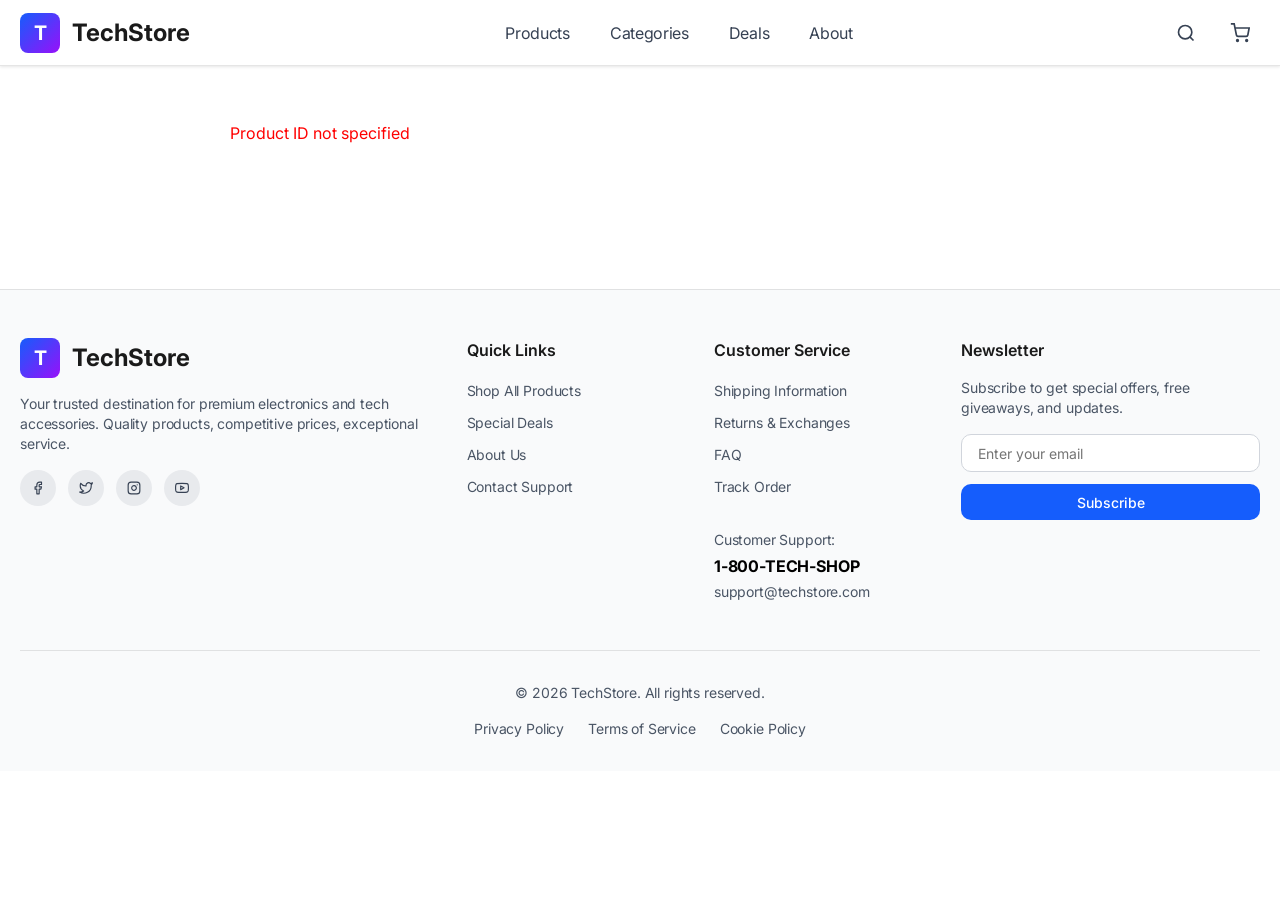
==== commit f74eb59d: "подкорректировал карточку товара" ====
--- a/html/card.html
+++ b/html/card.html
@@ -1,5 +1,6 @@
 <!DOCTYPE html>
 <html lang="ru">
+
 <head>
     <meta charset="UTF-8">
     <meta name="viewport" content="width=device-width, initial-scale=1.0">
@@ -14,29 +15,36 @@
     <link rel="stylesheet" href="../../css/footer.css">
     <link rel="stylesheet" href="../../css/card.css">
 </head>
+
 <body>
     <script src="../../js/header.js"></script>
-    
+
     <main class="product-page">
         <div class="container">
-            
-            
+
+
             <div class="product-layout">
-             
+
                 <section class="product-gallery" aria-label="Product images">
                     <div class="gallery-main">
                         <img src="" alt="" class="gallery-main__img" id="main-image">
                         <button class="gallery-nav gallery-nav--prev" aria-label="Previous image">
-                            <svg width="20" height="20" viewBox="0 0 24 24" fill="none" stroke="currentColor" stroke-width="2.5"><polyline points="15 18 9 12 15 6"></polyline></svg>
+                            <svg width="20" height="20" viewBox="0 0 24 24" fill="none" stroke="currentColor"
+                                stroke-width="2.5">
+                                <polyline points="15 18 9 12 15 6"></polyline>
+                            </svg>
                         </button>
                         <button class="gallery-nav gallery-nav--next" aria-label="Next image">
-                            <svg width="20" height="20" viewBox="0 0 24 24" fill="none" stroke="currentColor" stroke-width="2.5"><polyline points="9 18 15 12 9 6"></polyline></svg>
+                            <svg width="20" height="20" viewBox="0 0 24 24" fill="none" stroke="currentColor"
+                                stroke-width="2.5">
+                                <polyline points="9 18 15 12 9 6"></polyline>
+                            </svg>
                         </button>
                     </div>
                     <div class="gallery-thumbs" id="thumbs-container"></div>
                 </section>
 
-             
+
                 <section class="product-info">
                     <div class="info-block info-block--top">
                         <h1 class="product-title" id="product-title"></h1>
@@ -71,7 +79,12 @@
                     </div>
 
                     <button class="btn btn--add-to-cart" id="add-to-cart-btn">
-                        <svg class="btn-icon" width="20" height="20" viewBox="0 0 24 24" fill="none" stroke="currentColor" stroke-width="2"><circle cx="9" cy="21" r="1"/><circle cx="20" cy="21" r="1"/><path d="M1 1h4l2.68 13.39a2 2 0 0 0 2 1.61h9.72a2 2 0 0 0 2-1.61L23 6H6"/></svg>
+                        <svg class="btn-icon" width="20" height="20" viewBox="0 0 24 24" fill="none"
+                            stroke="currentColor" stroke-width="2">
+                            <circle cx="9" cy="21" r="1" />
+                            <circle cx="20" cy="21" r="1" />
+                            <path d="M1 1h4l2.68 13.39a2 2 0 0 0 2 1.61h9.72a2 2 0 0 0 2-1.61L23 6H6" />
+                        </svg>
                         <span class="btn-text">Add to Cart</span>
                     </button>
 
@@ -84,4 +97,5 @@
     <script src="../../js/footer.js"></script>
     <script src="../../js/card/card.js"></script>
 </body>
+
 </html>
--- a/css/header.css
+++ b/css/header.css
@@ -99,13 +99,16 @@
     padding: 0.5rem;
     color: #364153;
     transition: color 0.3s ease;
-    display: flex;
+    border-radius: 50%;
+    transition: background-color 0.2s ease;
+    display: inline-flex;
     align-items: center;
     justify-content: center;
+    position: relative;
 }
 
 .icon-btn:hover {
-    color: #155DFC;
+    background-color: #f3f4f6;
 }
 
 .icon-btn svg {
@@ -115,22 +118,57 @@
 
 .cart-btn {
     position: relative;
+    display: inline-flex;
+    align-items: center;
+    justify-content: center;
+    width: 40px;
+    height: 40px;
 }
 
 .cart-badge {
     position: absolute;
-    top: -5px;
-    right: -5px;
+    right: 0;
+    top: 0;
+    display: none;
+    align-items: center !important;
+    justify-content: center !important;
+    min-width: 20px;
+    height: 20px;
+    padding: 0 4px;
     background: #155DFC;
     color: #fff;
+    font-size: 11px;
+    font-weight: 600;
+    border-radius: 9999px;
+    line-height: 1;
+    pointer-events: none;
+    z-index: 1;
+    transform: translate(25%, -25%);
+    box-sizing: border-box;
+    text-align: center;
+    vertical-align: middle;
+    padding: 0;
+    min-width: 20px;
+    width: 20px;
+    height: 20px;
+    line-height: 20px;
+}
+
+.mobile-badge {
+    position: static;
+    margin-left: 6px;
+    min-width: 18px;
+    height: 18px;
     font-size: 10px;
-    font-weight: 600;
-    width: 18px;
-    height: 18px;
-    border-radius: 50%;
-    display: flex;
-    align-items: center;
-    justify-content: center;
+    padding: 0 4px;
+    vertical-align: middle;
+    display: none;
+}
+
+.cart-link {
+    text-decoration: none;
+    color: inherit;
+    display: inline-block;
 }
 
 .burger-btn {
--- a/css/card.css
+++ b/css/card.css
@@ -19,7 +19,7 @@
 }
 
 .product-page {
-    padding-top: 40px;
+    padding-top: 55px;
     padding-bottom: 80px;
 }
 
@@ -40,7 +40,7 @@
 
 .gallery-main {
     position: relative;
-    width: 100%;
+    width: 115%;
     aspect-ratio: 1 / 1;
     border-radius: 10px;
     overflow: hidden;
@@ -57,7 +57,7 @@
 .gallery-thumbs {
     display: flex;
     gap: 8px;
-    width: 100%;
+    width: 115%;
     margin-top: 16px;
 }
 
@@ -127,7 +127,7 @@
 .product-info {
     display: flex;
     flex-direction: column;
-    gap: 24px;
+    gap: 8px;
     width: 100%;
 }
 
@@ -184,7 +184,7 @@
 .product-price-row {
     display: flex;
     align-items: baseline;
-    gap: 8px;
+    gap: 1px;
     margin-top: 12px;
 }
 
@@ -398,7 +398,7 @@
 
 .accordion-trigger {
     width: 100%;
-    padding: 16px 20px;
+    padding: 14px 18px;
     background-color: #fff;
     border: none;
     display: flex;
@@ -406,7 +406,7 @@
     align-items: center;
     cursor: pointer;
     font-family: 'Inter', sans-serif;
-    font-size: 16px;
+    font-size: 13px;
     font-weight: 600;
     color: #1F2937;
     transition: background-color 0.2s;
@@ -437,7 +437,7 @@
 .spec-row {
     display: flex;
     justify-content: space-between;
-    padding: 12px 20px;
+    padding: 8px 16px;
     border-bottom: 1px solid #E5E7EB;
     font-size: 14px;
 }
@@ -455,6 +455,24 @@
     color: #1F2937;
     font-weight: 500;
     text-align: right;
+}
+
+
+.stars-container {
+    display: flex;
+    align-items: center;
+    gap: 2px;
+}
+
+.star-icon {
+    width: 20px;
+    height: 20px;
+    flex-shrink: 0;
+}
+
+.star-icon:hover {
+    transform: scale(1.1);
+    transition: transform 0.2s ease;
 }
 
 
